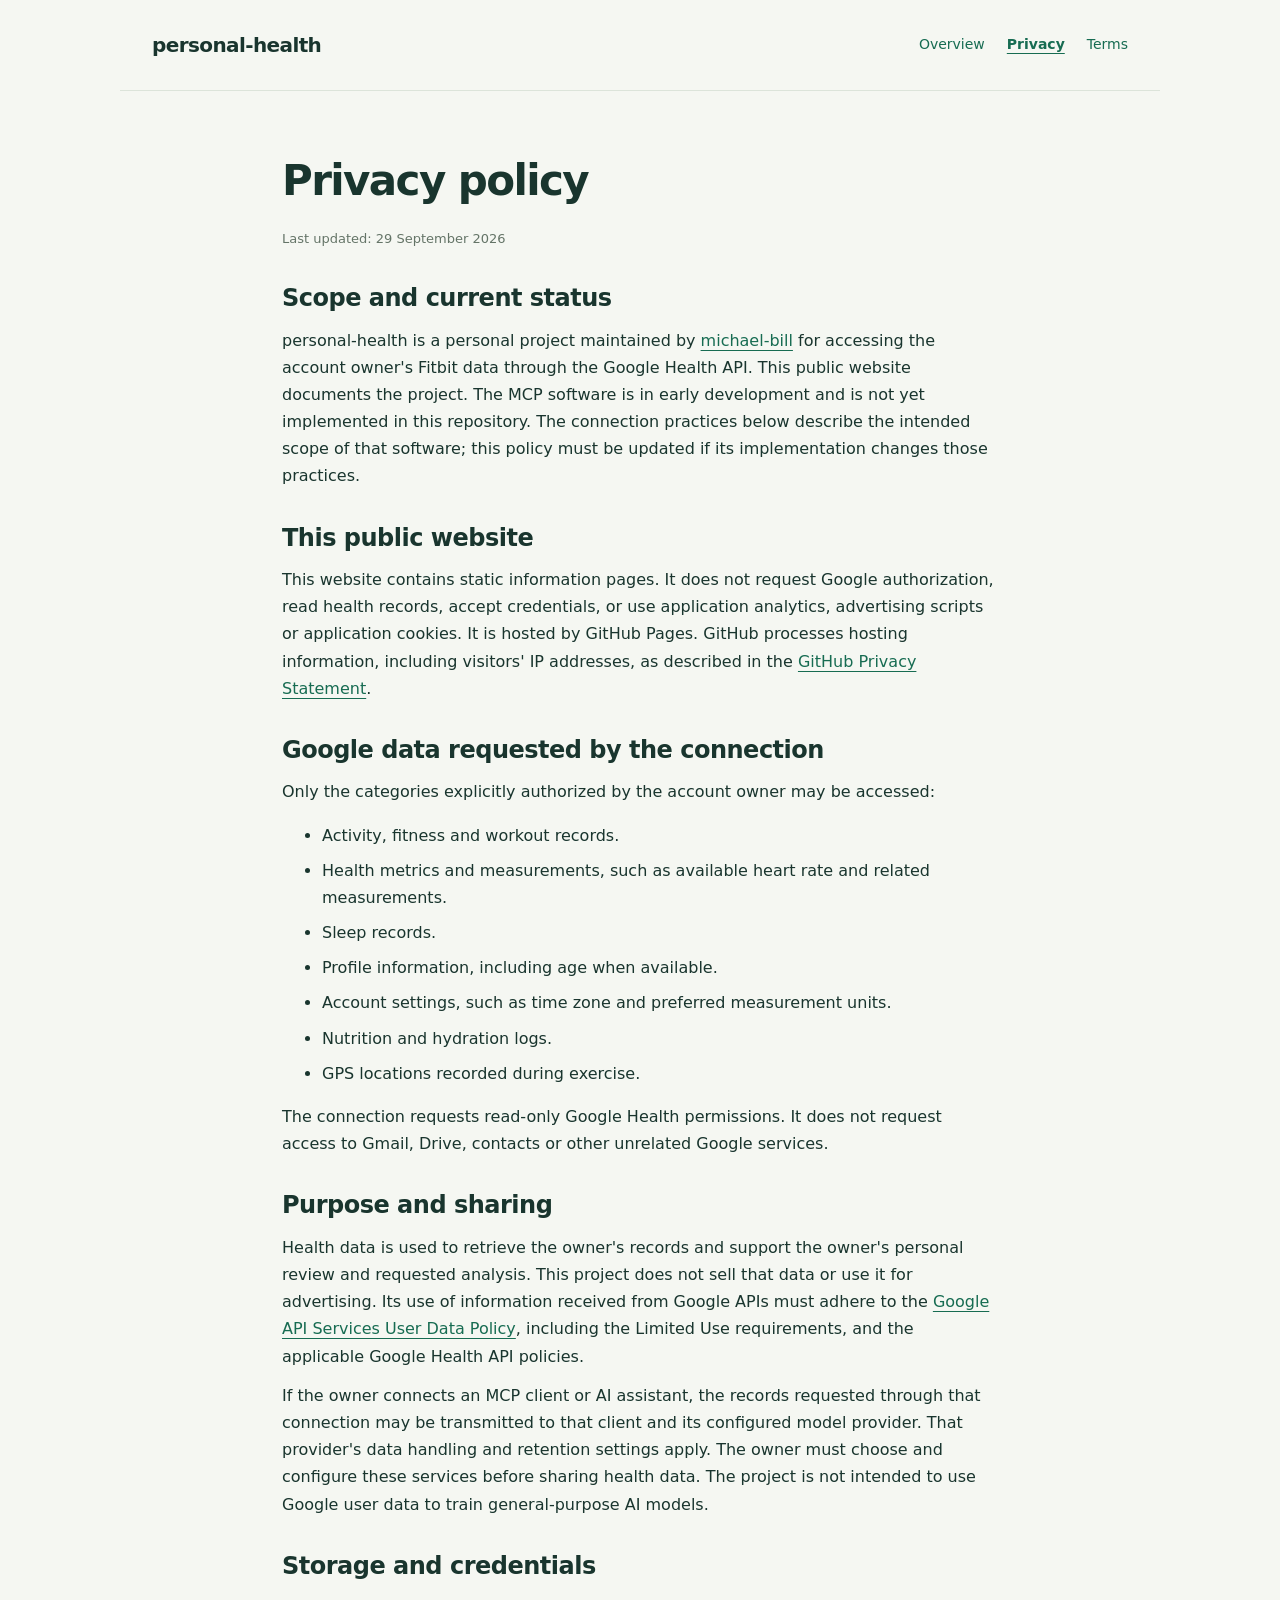
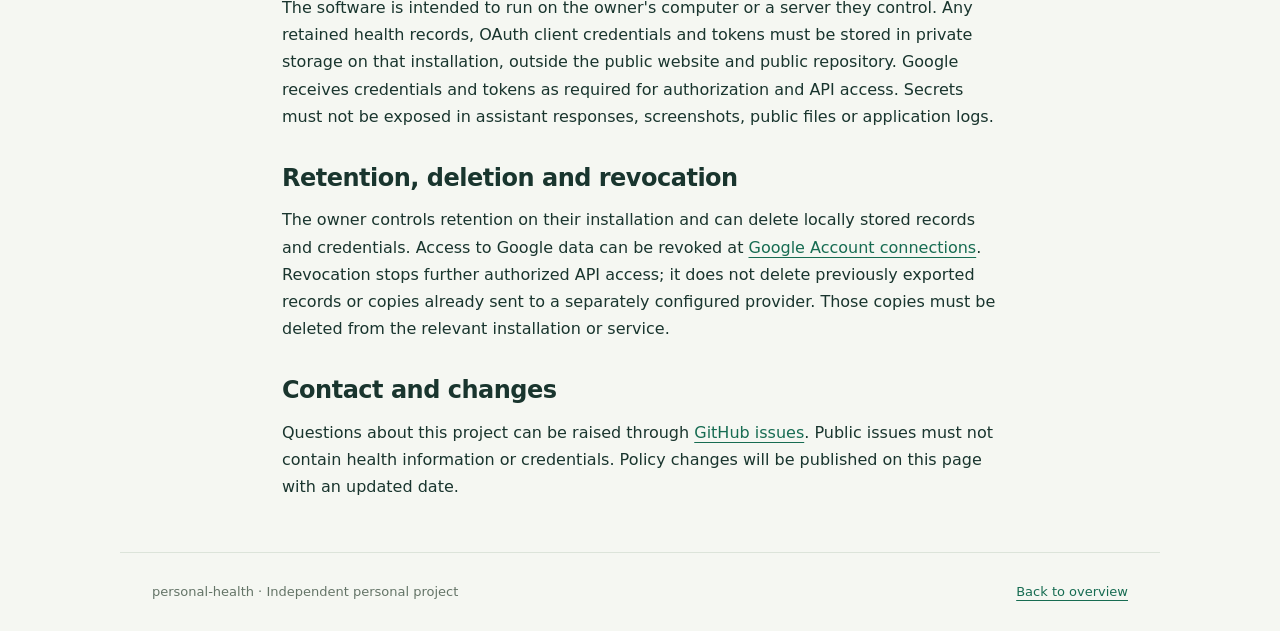
==== docs/privacy.html @ 20329de1 "Add public project information and OAuth policy pages" ====
<!doctype html>
<html lang="en">
<head><meta charset="utf-8"><meta name="viewport" content="width=device-width, initial-scale=1"><meta name="description" content="Privacy policy for personal-health, a personal Fitbit data access project."><title>Privacy policy · personal-health</title><link rel="stylesheet" href="styles.css"></head>
<body>
  <header><a class="brand" href="./">personal-health</a><nav aria-label="Main navigation"><a href="./">Overview</a><a href="privacy.html" aria-current="page">Privacy</a><a href="terms.html">Terms</a></nav></header>
  <main class="prose"><h1>Privacy policy</h1><p class="updated">Last updated: 29 September 2026</p>
    <h2>Scope and current status</h2><p>personal-health is a personal project maintained by <a href="https://github.com/michael-bill">michael-bill</a> for accessing the account owner's Fitbit data through the Google Health API. This public website documents the project. The MCP software is in early development and is not yet implemented in this repository. The connection practices below describe the intended scope of that software; this policy must be updated if its implementation changes those practices.</p>
    <h2>This public website</h2><p>This website contains static information pages. It does not request Google authorization, read health records, accept credentials, or use application analytics, advertising scripts or application cookies. It is hosted by GitHub Pages. GitHub processes hosting information, including visitors' IP addresses, as described in the <a href="https://docs.github.com/en/site-policy/privacy-policies/github-general-privacy-statement">GitHub Privacy Statement</a>.</p>
    <h2>Google data requested by the connection</h2><p>Only the categories explicitly authorized by the account owner may be accessed:</p><ul><li>Activity, fitness and workout records.</li><li>Health metrics and measurements, such as available heart rate and related measurements.</li><li>Sleep records.</li><li>Profile information, including age when available.</li><li>Account settings, such as time zone and preferred measurement units.</li><li>Nutrition and hydration logs.</li><li>GPS locations recorded during exercise.</li></ul><p>The connection requests read-only Google Health permissions. It does not request access to Gmail, Drive, contacts or other unrelated Google services.</p>
    <h2>Purpose and sharing</h2><p>Health data is used to retrieve the owner's records and support the owner's personal review and requested analysis. This project does not sell that data or use it for advertising. Its use of information received from Google APIs must adhere to the <a href="https://developers.google.com/terms/api-services-user-data-policy">Google API Services User Data Policy</a>, including the Limited Use requirements, and the applicable Google Health API policies.</p><p>If the owner connects an MCP client or AI assistant, the records requested through that connection may be transmitted to that client and its configured model provider. That provider's data handling and retention settings apply. The owner must choose and configure these services before sharing health data. The project is not intended to use Google user data to train general-purpose AI models.</p>
    <h2>Storage and credentials</h2><p>The software is intended to run on the owner's computer or a server they control. Any retained health records, OAuth client credentials and tokens must be stored in private storage on that installation, outside the public website and public repository. Google receives credentials and tokens as required for authorization and API access. Secrets must not be exposed in assistant responses, screenshots, public files or application logs.</p>
    <h2>Retention, deletion and revocation</h2><p>The owner controls retention on their installation and can delete locally stored records and credentials. Access to Google data can be revoked at <a href="https://myaccount.google.com/connections">Google Account connections</a>. Revocation stops further authorized API access; it does not delete previously exported records or copies already sent to a separately configured provider. Those copies must be deleted from the relevant installation or service.</p>
    <h2>Contact and changes</h2><p>Questions about this project can be raised through <a href="https://github.com/michael-bill/google-health-mcp/issues">GitHub issues</a>. Public issues must not contain health information or credentials. Policy changes will be published on this page with an updated date.</p>
  </main><footer><p>personal-health · Independent personal project</p><a href="./">Back to overview</a></footer>
</body></html>
---- docs/styles.css ----
:root{font-family:Inter,ui-sans-serif,system-ui,-apple-system,BlinkMacSystemFont,"Segoe UI",sans-serif;color:#19352e;background:#f5f7f2;font-synthesis:none;line-height:1.7}*{box-sizing:border-box}body{margin:0}a{color:#176c52;text-underline-offset:4px}a:hover{color:#0d4333}header,main,footer{max-width:1040px;margin:auto;padding:28px 32px}header{display:flex;align-items:center;justify-content:space-between;gap:20px;border-bottom:1px solid #dce4da}.brand{font-size:20px;font-weight:750;letter-spacing:-.6px;text-decoration:none;color:#19352e}nav{display:flex;flex-wrap:wrap;gap:22px;font-size:14px}nav a{text-decoration:none}nav a[aria-current=page]{font-weight:700;text-decoration:underline}.hero{padding:62px 0 38px;max-width:800px}.eyebrow{text-transform:uppercase;letter-spacing:2px;font-size:12px;font-weight:700;color:#4f715e}h1{font-size:clamp(36px,6vw,62px);line-height:1.12;letter-spacing:-2.5px;margin:18px 0 24px;font-weight:650}h2{font-size:24px;line-height:1.35;letter-spacing:-.5px;margin:32px 0 12px}h3{font-size:18px;margin:0 0 8px}.lead{font-size:20px;max-width:760px;color:#496056}.tag{display:inline-block;padding:6px 13px;background:#e4ebde;border-radius:99px;font-size:12px;font-weight:650}.grid{display:grid;grid-template-columns:repeat(3,1fr);gap:18px;margin:30px 0}.card{padding:26px;background:#fff;border:1px solid #dce4da;border-radius:14px}.card p{margin:0;color:#496056}.note{border-left:3px solid #77916b;padding:4px 0 4px 22px;margin:32px 0;color:#496056}.links{display:flex;gap:24px;flex-wrap:wrap;margin:24px 0}.prose{max-width:780px;padding-bottom:40px}.prose h1{font-size:42px;letter-spacing:-1.6px;margin-top:38px}.prose li{margin:8px 0}.prose p{margin:12px 0}.updated{font-size:13px;color:#647467}footer{border-top:1px solid #dce4da;display:flex;flex-wrap:wrap;justify-content:space-between;gap:12px;color:#647467;font-size:13px}footer p{margin:0}code{font-size:.92em;overflow-wrap:anywhere}@media(max-width:680px){header,main,footer{padding:22px}header{align-items:flex-start;flex-direction:column}.hero{padding-top:34px}.grid{grid-template-columns:1fr}h1{letter-spacing:-1.5px}.prose h1{font-size:34px}nav{gap:18px}}
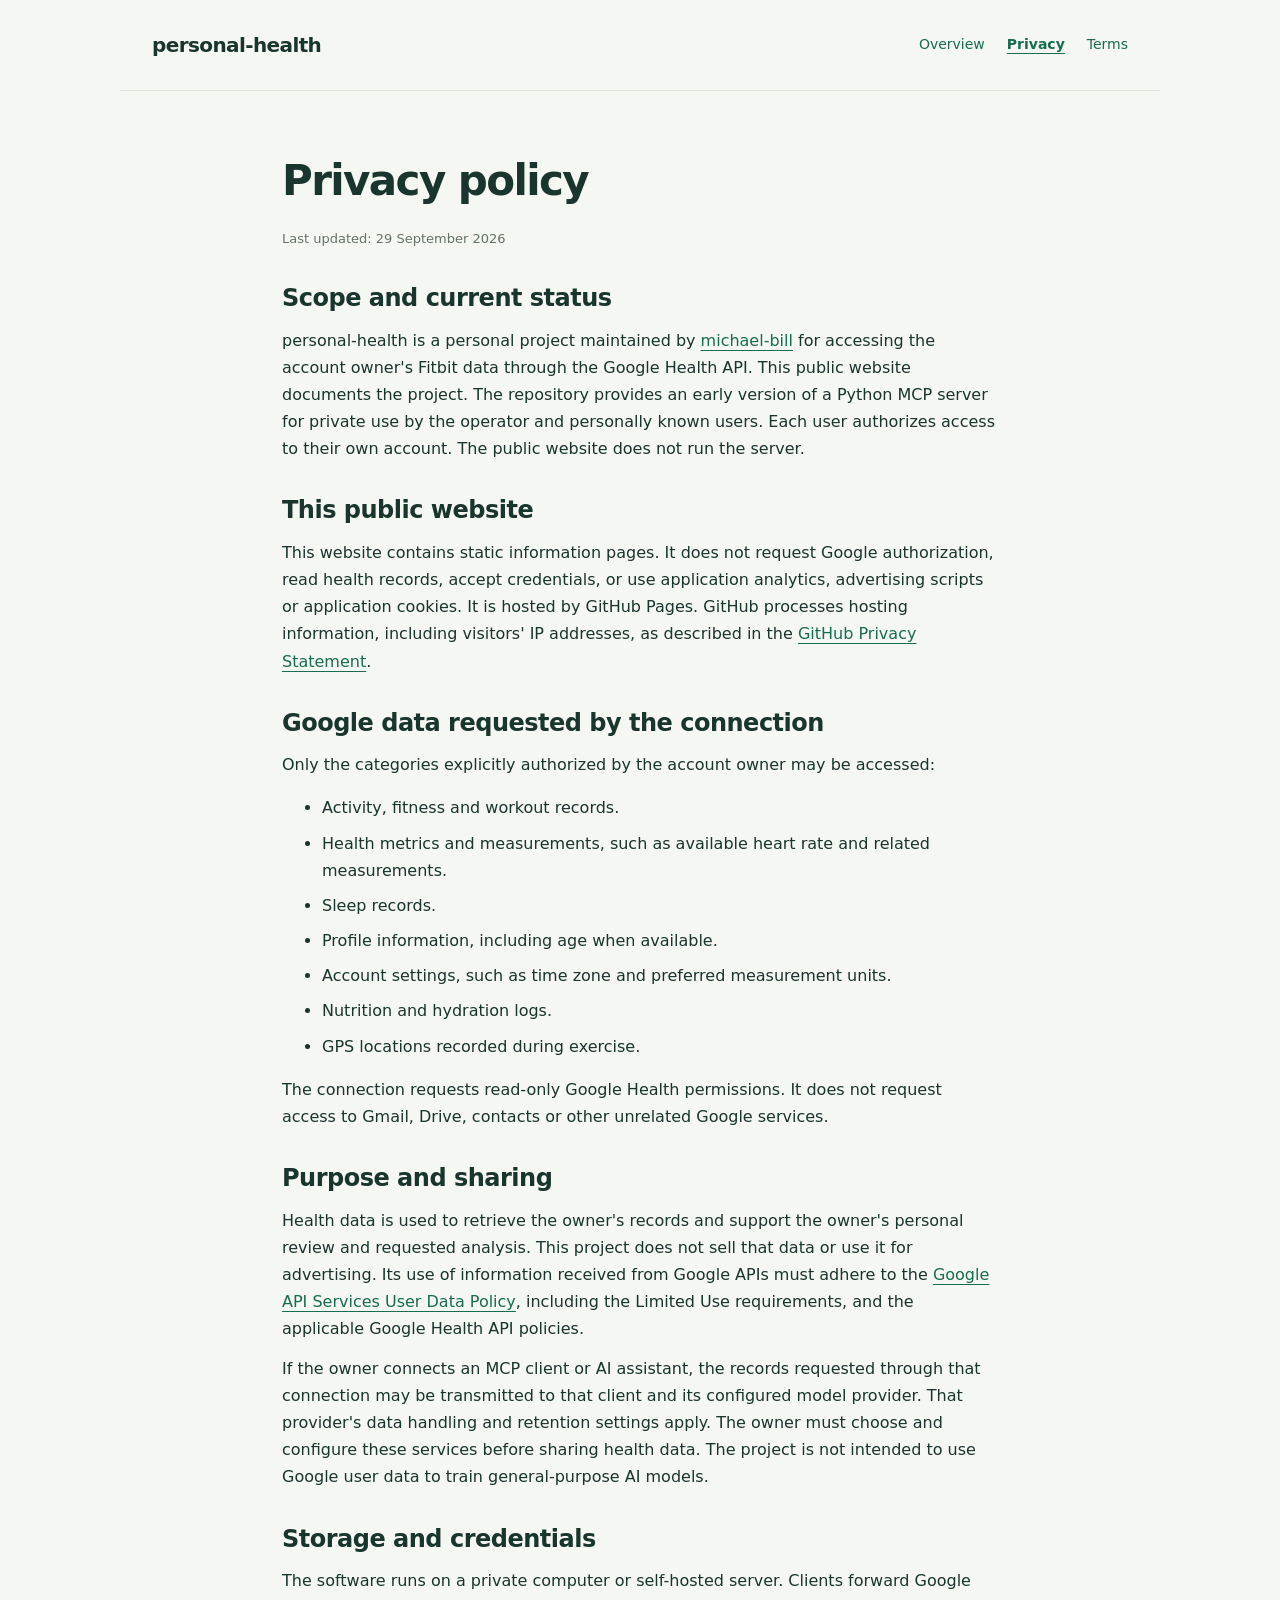
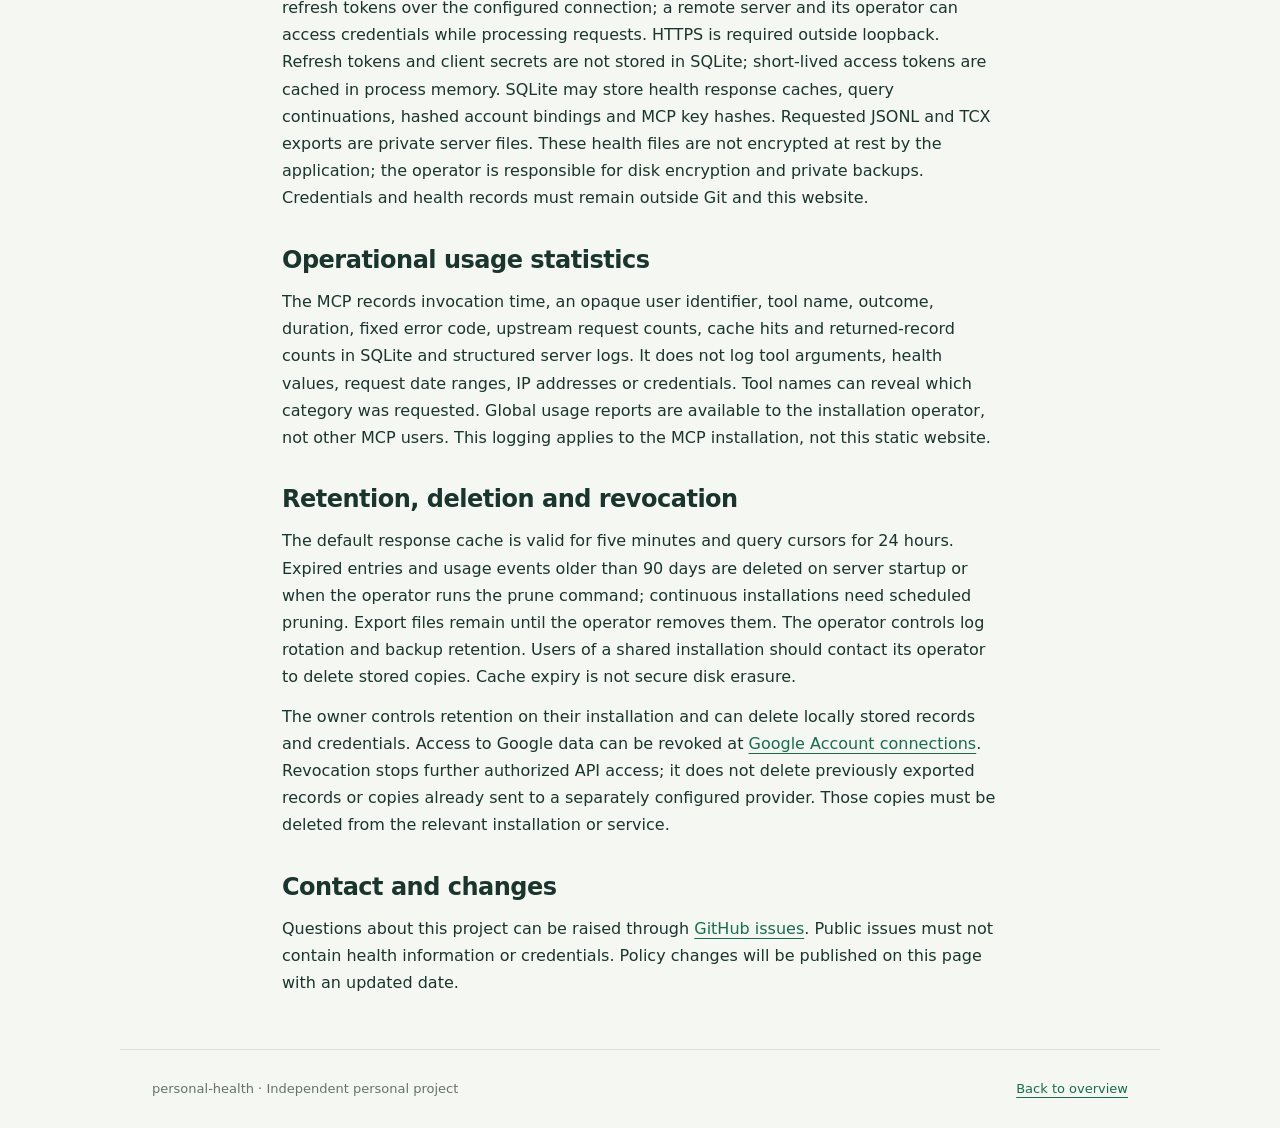
==== commit 4ce43eb1: "Implement Google Health MCP" ====
--- a/docs/privacy.html
+++ b/docs/privacy.html
@@ -4,12 +4,12 @@
 <body>
   <header><a class="brand" href="./">personal-health</a><nav aria-label="Main navigation"><a href="./">Overview</a><a href="privacy.html" aria-current="page">Privacy</a><a href="terms.html">Terms</a></nav></header>
   <main class="prose"><h1>Privacy policy</h1><p class="updated">Last updated: 29 September 2026</p>
-    <h2>Scope and current status</h2><p>personal-health is a personal project maintained by <a href="https://github.com/michael-bill">michael-bill</a> for accessing the account owner's Fitbit data through the Google Health API. This public website documents the project. The MCP software is in early development and is not yet implemented in this repository. The connection practices below describe the intended scope of that software; this policy must be updated if its implementation changes those practices.</p>
+    <h2>Scope and current status</h2><p>personal-health is a personal project maintained by <a href="https://github.com/michael-bill">michael-bill</a> for accessing the account owner's Fitbit data through the Google Health API. This public website documents the project. The repository provides an early version of a Python MCP server for private use by the operator and personally known users. Each user authorizes access to their own account. The public website does not run the server.</p>
     <h2>This public website</h2><p>This website contains static information pages. It does not request Google authorization, read health records, accept credentials, or use application analytics, advertising scripts or application cookies. It is hosted by GitHub Pages. GitHub processes hosting information, including visitors' IP addresses, as described in the <a href="https://docs.github.com/en/site-policy/privacy-policies/github-general-privacy-statement">GitHub Privacy Statement</a>.</p>
     <h2>Google data requested by the connection</h2><p>Only the categories explicitly authorized by the account owner may be accessed:</p><ul><li>Activity, fitness and workout records.</li><li>Health metrics and measurements, such as available heart rate and related measurements.</li><li>Sleep records.</li><li>Profile information, including age when available.</li><li>Account settings, such as time zone and preferred measurement units.</li><li>Nutrition and hydration logs.</li><li>GPS locations recorded during exercise.</li></ul><p>The connection requests read-only Google Health permissions. It does not request access to Gmail, Drive, contacts or other unrelated Google services.</p>
     <h2>Purpose and sharing</h2><p>Health data is used to retrieve the owner's records and support the owner's personal review and requested analysis. This project does not sell that data or use it for advertising. Its use of information received from Google APIs must adhere to the <a href="https://developers.google.com/terms/api-services-user-data-policy">Google API Services User Data Policy</a>, including the Limited Use requirements, and the applicable Google Health API policies.</p><p>If the owner connects an MCP client or AI assistant, the records requested through that connection may be transmitted to that client and its configured model provider. That provider's data handling and retention settings apply. The owner must choose and configure these services before sharing health data. The project is not intended to use Google user data to train general-purpose AI models.</p>
-    <h2>Storage and credentials</h2><p>The software is intended to run on the owner's computer or a server they control. Any retained health records, OAuth client credentials and tokens must be stored in private storage on that installation, outside the public website and public repository. Google receives credentials and tokens as required for authorization and API access. Secrets must not be exposed in assistant responses, screenshots, public files or application logs.</p>
-    <h2>Retention, deletion and revocation</h2><p>The owner controls retention on their installation and can delete locally stored records and credentials. Access to Google data can be revoked at <a href="https://myaccount.google.com/connections">Google Account connections</a>. Revocation stops further authorized API access; it does not delete previously exported records or copies already sent to a separately configured provider. Those copies must be deleted from the relevant installation or service.</p>
+    <h2>Storage and credentials</h2><p>The software runs on a private computer or self-hosted server. Clients forward Google refresh tokens over the configured connection; a remote server and its operator can access credentials while processing requests. HTTPS is required outside loopback. Refresh tokens and client secrets are not stored in SQLite; short-lived access tokens are cached in process memory. SQLite may store health response caches, query continuations, hashed account bindings and MCP key hashes. Requested JSONL and TCX exports are private server files. These health files are not encrypted at rest by the application; the operator is responsible for disk encryption and private backups. Credentials and health records must remain outside Git and this website.</p>
+    <h2>Operational usage statistics</h2><p>The MCP records invocation time, an opaque user identifier, tool name, outcome, duration, fixed error code, upstream request counts, cache hits and returned-record counts in SQLite and structured server logs. It does not log tool arguments, health values, request date ranges, IP addresses or credentials. Tool names can reveal which category was requested. Global usage reports are available to the installation operator, not other MCP users. This logging applies to the MCP installation, not this static website.</p><h2>Retention, deletion and revocation</h2><p>The default response cache is valid for five minutes and query cursors for 24 hours. Expired entries and usage events older than 90 days are deleted on server startup or when the operator runs the prune command; continuous installations need scheduled pruning. Export files remain until the operator removes them. The operator controls log rotation and backup retention. Users of a shared installation should contact its operator to delete stored copies. Cache expiry is not secure disk erasure.</p><p>The owner controls retention on their installation and can delete locally stored records and credentials. Access to Google data can be revoked at <a href="https://myaccount.google.com/connections">Google Account connections</a>. Revocation stops further authorized API access; it does not delete previously exported records or copies already sent to a separately configured provider. Those copies must be deleted from the relevant installation or service.</p>
     <h2>Contact and changes</h2><p>Questions about this project can be raised through <a href="https://github.com/michael-bill/google-health-mcp/issues">GitHub issues</a>. Public issues must not contain health information or credentials. Policy changes will be published on this page with an updated date.</p>
   </main><footer><p>personal-health · Independent personal project</p><a href="./">Back to overview</a></footer>
 </body></html>
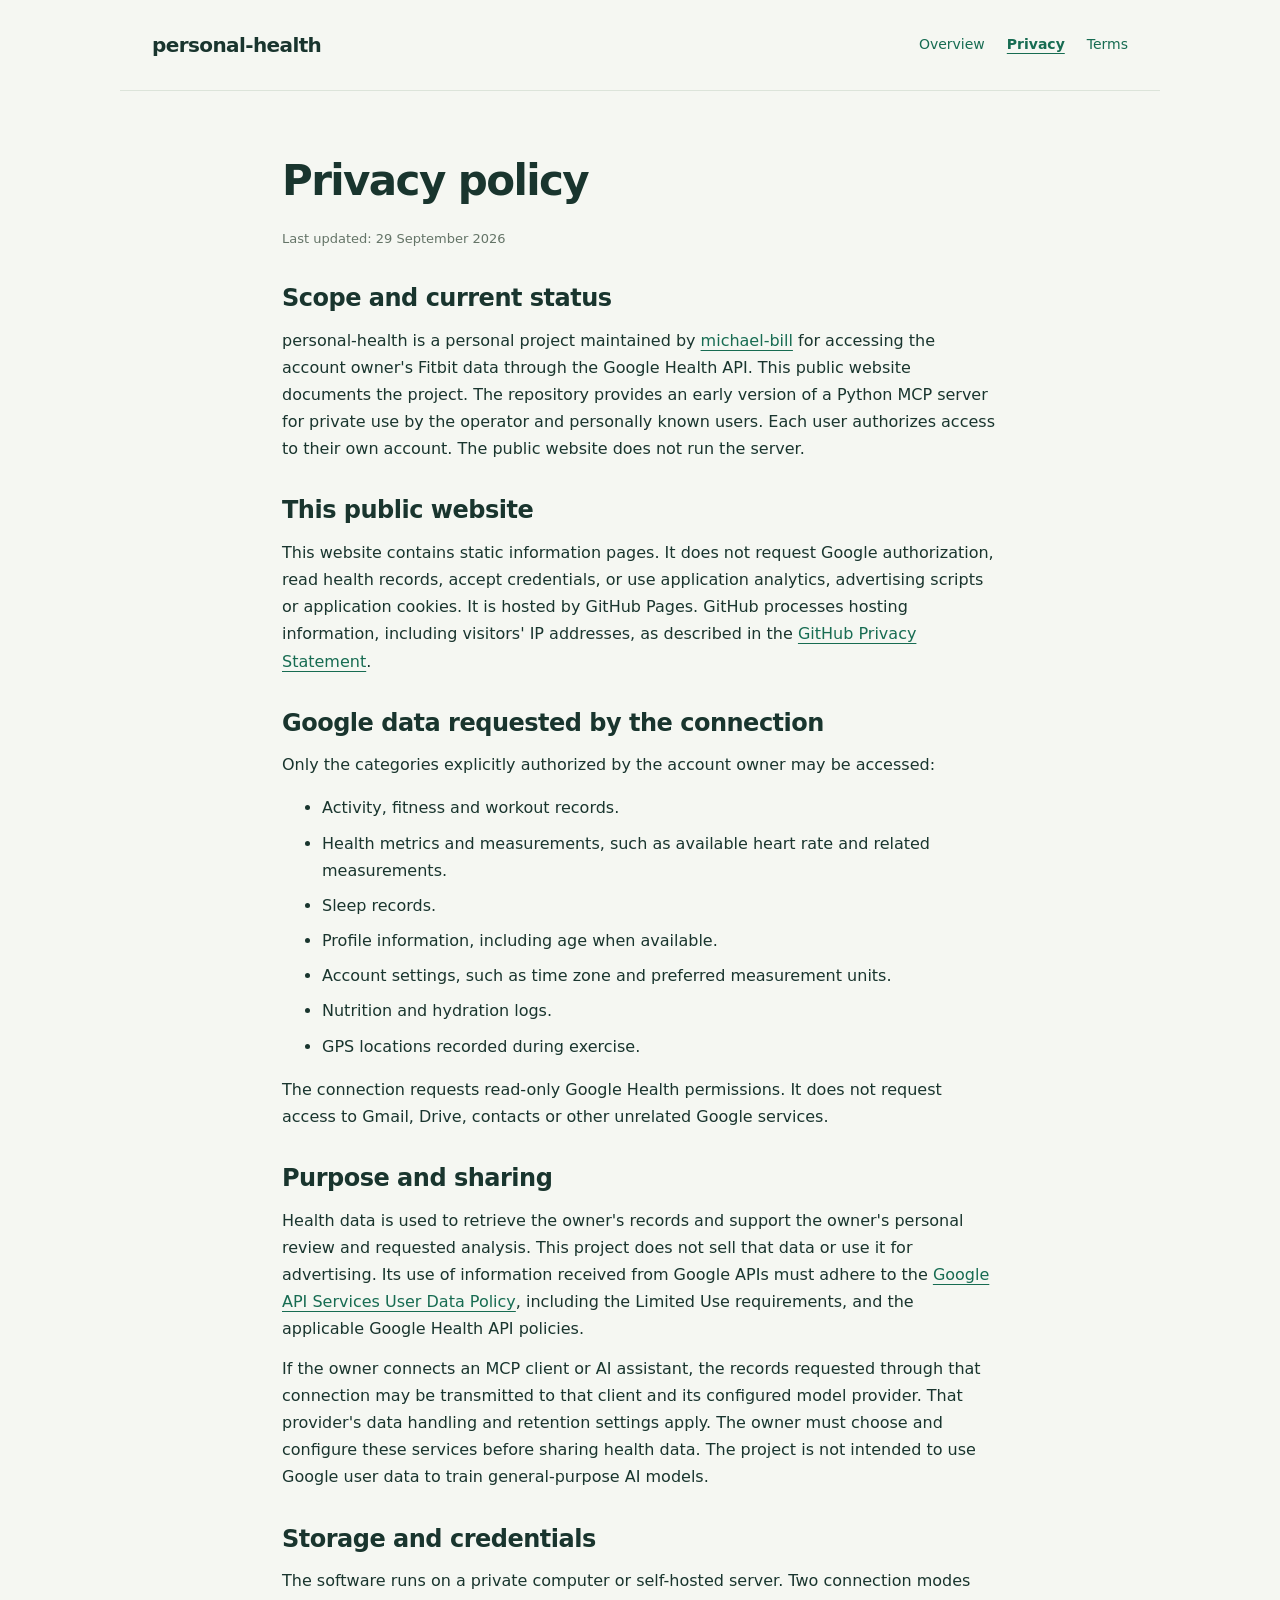
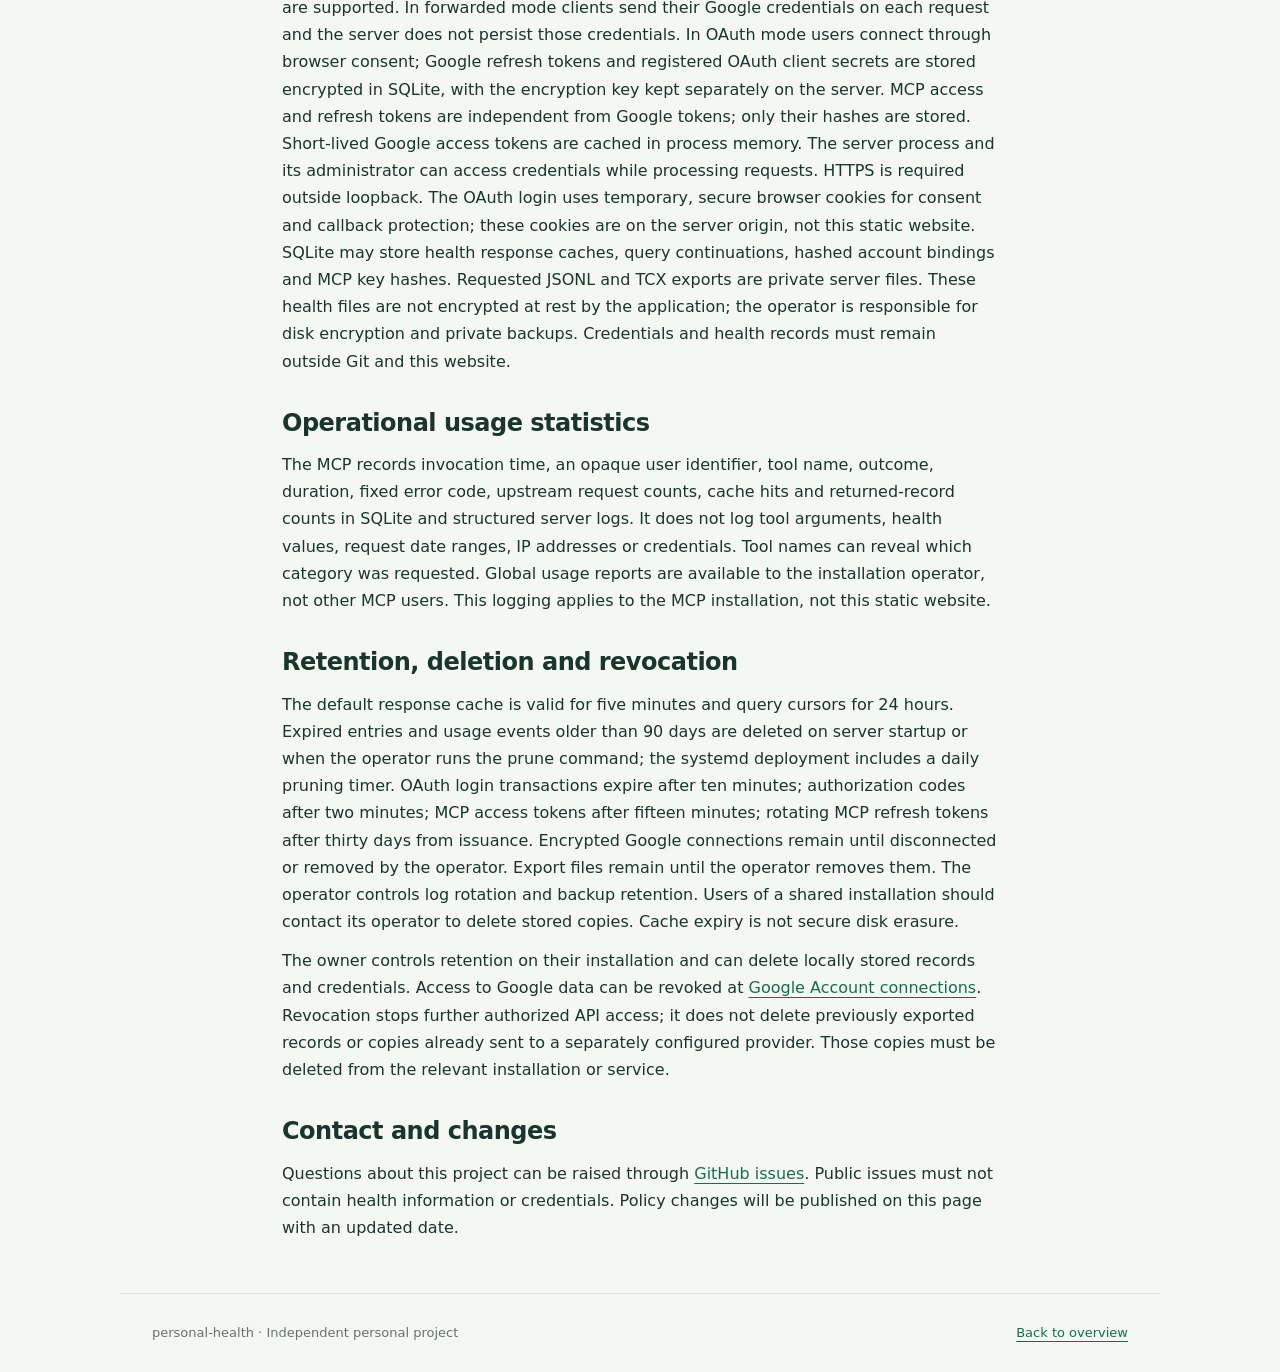
==== commit 2c26dfd8: "Add OAuth login and systemd deployment" ====
--- a/docs/privacy.html
+++ b/docs/privacy.html
@@ -8,8 +8,8 @@
     <h2>This public website</h2><p>This website contains static information pages. It does not request Google authorization, read health records, accept credentials, or use application analytics, advertising scripts or application cookies. It is hosted by GitHub Pages. GitHub processes hosting information, including visitors' IP addresses, as described in the <a href="https://docs.github.com/en/site-policy/privacy-policies/github-general-privacy-statement">GitHub Privacy Statement</a>.</p>
     <h2>Google data requested by the connection</h2><p>Only the categories explicitly authorized by the account owner may be accessed:</p><ul><li>Activity, fitness and workout records.</li><li>Health metrics and measurements, such as available heart rate and related measurements.</li><li>Sleep records.</li><li>Profile information, including age when available.</li><li>Account settings, such as time zone and preferred measurement units.</li><li>Nutrition and hydration logs.</li><li>GPS locations recorded during exercise.</li></ul><p>The connection requests read-only Google Health permissions. It does not request access to Gmail, Drive, contacts or other unrelated Google services.</p>
     <h2>Purpose and sharing</h2><p>Health data is used to retrieve the owner's records and support the owner's personal review and requested analysis. This project does not sell that data or use it for advertising. Its use of information received from Google APIs must adhere to the <a href="https://developers.google.com/terms/api-services-user-data-policy">Google API Services User Data Policy</a>, including the Limited Use requirements, and the applicable Google Health API policies.</p><p>If the owner connects an MCP client or AI assistant, the records requested through that connection may be transmitted to that client and its configured model provider. That provider's data handling and retention settings apply. The owner must choose and configure these services before sharing health data. The project is not intended to use Google user data to train general-purpose AI models.</p>
-    <h2>Storage and credentials</h2><p>The software runs on a private computer or self-hosted server. Clients forward Google refresh tokens over the configured connection; a remote server and its operator can access credentials while processing requests. HTTPS is required outside loopback. Refresh tokens and client secrets are not stored in SQLite; short-lived access tokens are cached in process memory. SQLite may store health response caches, query continuations, hashed account bindings and MCP key hashes. Requested JSONL and TCX exports are private server files. These health files are not encrypted at rest by the application; the operator is responsible for disk encryption and private backups. Credentials and health records must remain outside Git and this website.</p>
-    <h2>Operational usage statistics</h2><p>The MCP records invocation time, an opaque user identifier, tool name, outcome, duration, fixed error code, upstream request counts, cache hits and returned-record counts in SQLite and structured server logs. It does not log tool arguments, health values, request date ranges, IP addresses or credentials. Tool names can reveal which category was requested. Global usage reports are available to the installation operator, not other MCP users. This logging applies to the MCP installation, not this static website.</p><h2>Retention, deletion and revocation</h2><p>The default response cache is valid for five minutes and query cursors for 24 hours. Expired entries and usage events older than 90 days are deleted on server startup or when the operator runs the prune command; continuous installations need scheduled pruning. Export files remain until the operator removes them. The operator controls log rotation and backup retention. Users of a shared installation should contact its operator to delete stored copies. Cache expiry is not secure disk erasure.</p><p>The owner controls retention on their installation and can delete locally stored records and credentials. Access to Google data can be revoked at <a href="https://myaccount.google.com/connections">Google Account connections</a>. Revocation stops further authorized API access; it does not delete previously exported records or copies already sent to a separately configured provider. Those copies must be deleted from the relevant installation or service.</p>
+    <h2>Storage and credentials</h2><p>The software runs on a private computer or self-hosted server. Two connection modes are supported. In forwarded mode clients send their Google credentials on each request and the server does not persist those credentials. In OAuth mode users connect through browser consent; Google refresh tokens and registered OAuth client secrets are stored encrypted in SQLite, with the encryption key kept separately on the server. MCP access and refresh tokens are independent from Google tokens; only their hashes are stored. Short-lived Google access tokens are cached in process memory. The server process and its administrator can access credentials while processing requests. HTTPS is required outside loopback. The OAuth login uses temporary, secure browser cookies for consent and callback protection; these cookies are on the server origin, not this static website. SQLite may store health response caches, query continuations, hashed account bindings and MCP key hashes. Requested JSONL and TCX exports are private server files. These health files are not encrypted at rest by the application; the operator is responsible for disk encryption and private backups. Credentials and health records must remain outside Git and this website.</p>
+    <h2>Operational usage statistics</h2><p>The MCP records invocation time, an opaque user identifier, tool name, outcome, duration, fixed error code, upstream request counts, cache hits and returned-record counts in SQLite and structured server logs. It does not log tool arguments, health values, request date ranges, IP addresses or credentials. Tool names can reveal which category was requested. Global usage reports are available to the installation operator, not other MCP users. This logging applies to the MCP installation, not this static website.</p><h2>Retention, deletion and revocation</h2><p>The default response cache is valid for five minutes and query cursors for 24 hours. Expired entries and usage events older than 90 days are deleted on server startup or when the operator runs the prune command; the systemd deployment includes a daily pruning timer. OAuth login transactions expire after ten minutes; authorization codes after two minutes; MCP access tokens after fifteen minutes; rotating MCP refresh tokens after thirty days from issuance. Encrypted Google connections remain until disconnected or removed by the operator. Export files remain until the operator removes them. The operator controls log rotation and backup retention. Users of a shared installation should contact its operator to delete stored copies. Cache expiry is not secure disk erasure.</p><p>The owner controls retention on their installation and can delete locally stored records and credentials. Access to Google data can be revoked at <a href="https://myaccount.google.com/connections">Google Account connections</a>. Revocation stops further authorized API access; it does not delete previously exported records or copies already sent to a separately configured provider. Those copies must be deleted from the relevant installation or service.</p>
     <h2>Contact and changes</h2><p>Questions about this project can be raised through <a href="https://github.com/michael-bill/google-health-mcp/issues">GitHub issues</a>. Public issues must not contain health information or credentials. Policy changes will be published on this page with an updated date.</p>
   </main><footer><p>personal-health · Independent personal project</p><a href="./">Back to overview</a></footer>
 </body></html>
